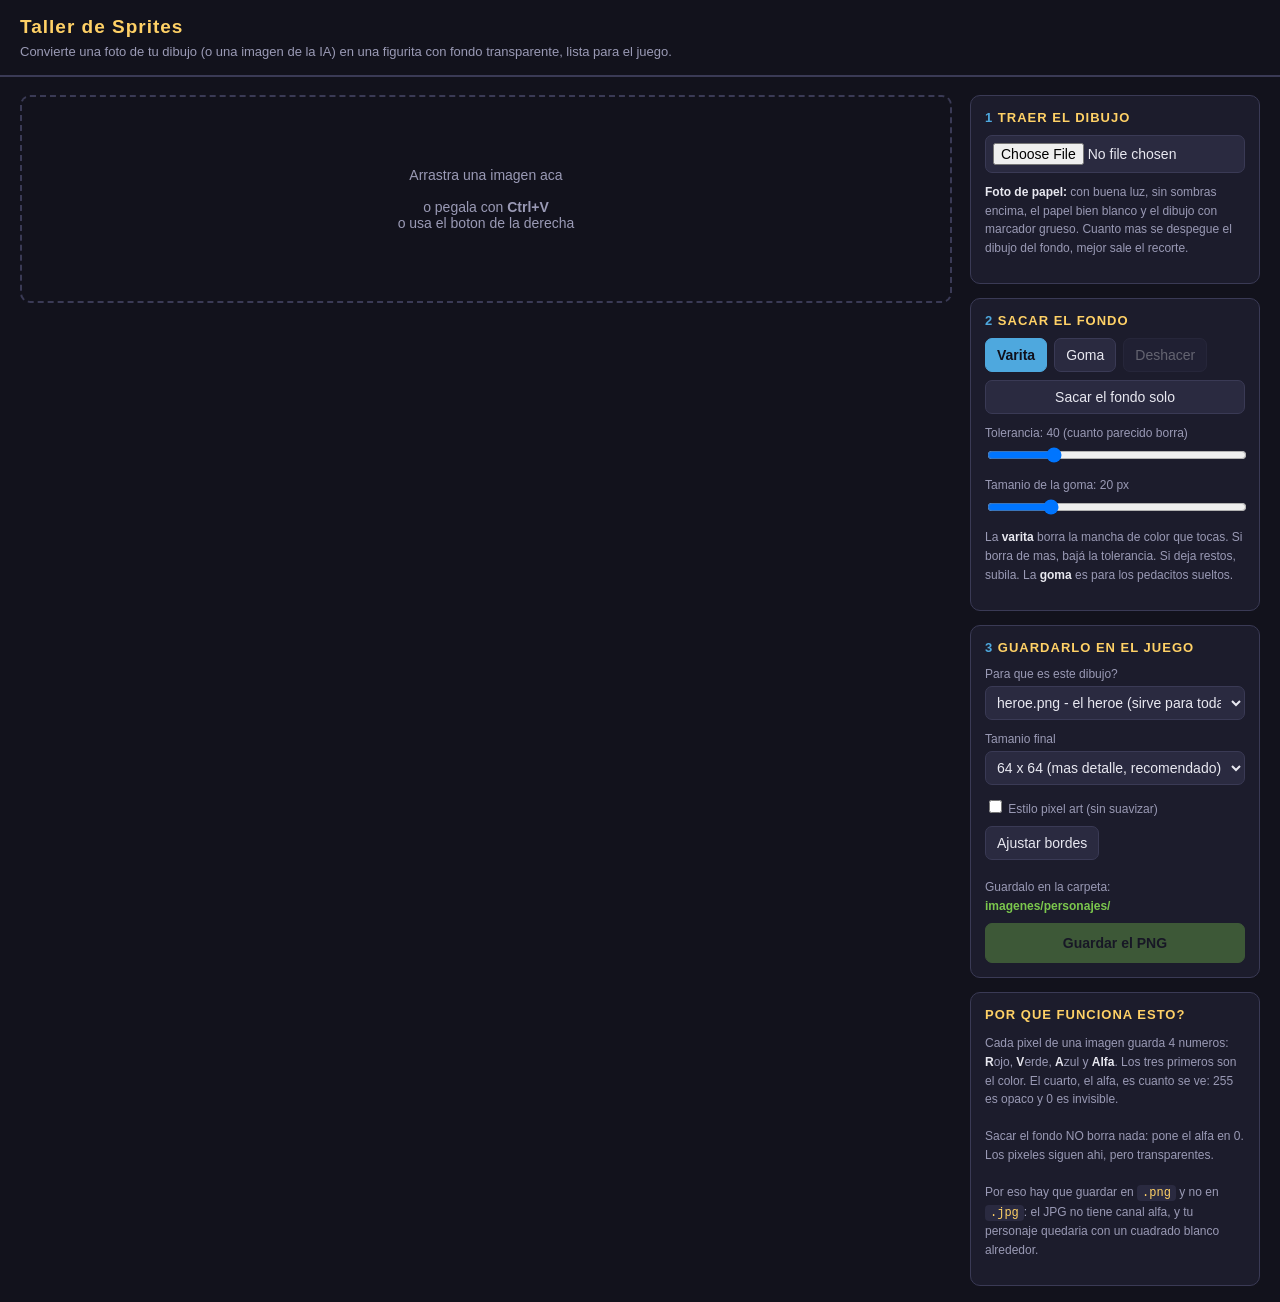
==== taller/recortar.html @ 9ac7eb18 "La Casa de BorBor: aventura 2D para aprender a programar Un juego de aventura visto desde arriba, co" ====
<!DOCTYPE html>
<html lang="es">
<head>
<meta charset="utf-8">
<meta name="viewport" content="width=device-width, initial-scale=1">
<title>Taller de Sprites</title>
<style>
  :root {
    --fondo: #12121c; --panel: #1c1c2c; --borde: #3a3a55;
    --texto: #e8e8f0; --suave: #9a9ab5; --oro: #ffd166; --verde: #7bc74d; --azul: #4ea8de;
  }
  * { box-sizing: border-box; }
  body {
    margin: 0; background: var(--fondo); color: var(--texto);
    font-family: "Trebuchet MS", Verdana, sans-serif; font-size: 14px;
  }
  header { padding: 16px 20px; border-bottom: 2px solid var(--borde); }
  h1 { margin: 0; font-size: 19px; color: var(--oro); letter-spacing: 1px; }
  header p { margin: 6px 0 0; color: var(--suave); font-size: 13px; }

  #todo { display: flex; gap: 18px; padding: 18px 20px; flex-wrap: wrap; align-items: flex-start; }
  .panel {
    background: var(--panel); border: 1px solid var(--borde);
    border-radius: 10px; padding: 14px;
  }
  .panel h2 {
    margin: 0 0 10px; font-size: 13px; color: var(--oro);
    text-transform: uppercase; letter-spacing: 1px;
  }
  .paso { color: var(--azul); font-weight: bold; }

  #zonaLienzo { flex: 1 1 480px; min-width: 340px; text-align: center; }

  /* El cuadriculado gris es la forma clasica de mostrar "aca no hay nada".
     Photoshop, GIMP, Figma: todos usan el mismo damero. */
  #lienzo {
    max-width: 100%; border-radius: 8px; cursor: crosshair;
    background-color: #2a2a3a;
    background-image:
      linear-gradient(45deg, #22222e 25%, transparent 25%),
      linear-gradient(-45deg, #22222e 25%, transparent 25%),
      linear-gradient(45deg, transparent 75%, #22222e 75%),
      linear-gradient(-45deg, transparent 75%, #22222e 75%);
    background-size: 16px 16px;
    background-position: 0 0, 0 8px, 8px -8px, -8px 0;
  }
  #vacio { padding: 70px 20px; color: var(--suave); border: 2px dashed var(--borde); border-radius: 10px; }

  .lateral { flex: 0 0 290px; display: flex; flex-direction: column; gap: 14px; }

  button {
    font: inherit; cursor: pointer; border-radius: 7px;
    border: 1px solid var(--borde); background: #2a2a40; color: var(--texto);
    padding: 8px 11px;
  }
  button:hover:not(:disabled) { background: #363653; }
  button:disabled { opacity: .35; cursor: not-allowed; }
  button.activo { background: var(--azul); border-color: var(--azul); color: #10101a; font-weight: bold; }
  button.principal { background: var(--verde); border-color: var(--verde); color: #10101a; font-weight: bold; width: 100%; padding: 11px; }
  .fila { display: flex; gap: 7px; flex-wrap: wrap; }
  label { display: block; margin: 12px 0 5px; color: var(--suave); font-size: 12px; }
  input[type=range] { width: 100%; }
  select, input[type=text], input[type=file] { width: 100%; padding: 7px; border-radius: 7px; border: 1px solid var(--borde); background: #2a2a40; color: var(--texto); font: inherit; }

  #previa { display: flex; gap: 14px; align-items: flex-end; justify-content: center; margin-top: 6px; }
  #previa canvas { border-radius: 6px; image-rendering: pixelated; }
  .rotulo { font-size: 11px; color: var(--suave); text-align: center; margin-top: 4px; }

  .ayuda { font-size: 12px; color: var(--suave); line-height: 1.55; }
  .ayuda b { color: var(--texto); }
  code { background: #2a2a40; padding: 1px 5px; border-radius: 4px; color: var(--oro); font-size: 12px; }
  #destino { color: var(--verde); font-weight: bold; }
</style>
</head>
<body>

<header>
  <h1>Taller de Sprites</h1>
  <p>Convierte una foto de tu dibujo (o una imagen de la IA) en una figurita con fondo transparente, lista para el juego.</p>
</header>

<div id="todo">

  <!-- ============ EL LIENZO ============ -->
  <div id="zonaLienzo">
    <div id="vacio">
      Arrastra una imagen aca<br><br>
      o pegala con <b>Ctrl+V</b><br>
      o usa el boton de la derecha
    </div>
    <canvas id="lienzo" hidden></canvas>
    <div class="rotulo" id="pista"></div>
  </div>

  <!-- ============ LOS CONTROLES ============ -->
  <div class="lateral">

    <div class="panel">
      <h2><span class="paso">1</span> Traer el dibujo</h2>
      <input type="file" id="archivo" accept="image/*">
      <p class="ayuda" style="margin-top:10px">
        <b>Foto de papel:</b> con buena luz, sin sombras encima, el papel bien blanco
        y el dibujo con marcador grueso. Cuanto mas se despegue el dibujo del fondo,
        mejor sale el recorte.
      </p>
    </div>

    <div class="panel">
      <h2><span class="paso">2</span> Sacar el fondo</h2>
      <div class="fila">
        <button id="btnVarita" class="activo">Varita</button>
        <button id="btnGoma">Goma</button>
        <button id="btnDeshacer" disabled>Deshacer</button>
      </div>
      <button id="btnAuto" style="width:100%; margin-top:8px">Sacar el fondo solo</button>

      <label>Tolerancia: <span id="valTol">40</span>
        <span style="color:var(--suave)"> (cuanto parecido borra)</span></label>
      <input type="range" id="tolerancia" min="5" max="150" value="40">

      <label>Tamanio de la goma: <span id="valGoma">20</span> px</label>
      <input type="range" id="goma" min="5" max="70" value="20">

      <p class="ayuda" style="margin-top:10px">
        La <b>varita</b> borra la mancha de color que tocas.
        Si borra de mas, bajá la tolerancia. Si deja restos, subila.
        La <b>goma</b> es para los pedacitos sueltos.
      </p>
    </div>

    <div class="panel">
      <h2><span class="paso">3</span> Guardarlo en el juego</h2>

      <label>Para que es este dibujo?</label>
      <select id="nombre"></select>

      <div id="zonaNuevo" hidden>
        <label>Como se va a llamar? (sin espacios ni acentos)</label>
        <input type="text" id="nuevoNombre" placeholder="garrote">
        <label>En que carpeta va</label>
        <select id="nuevaCarpeta">
          <option value="imagenes/objetos/">objetos (cosas que se juntan)</option>
          <option value="imagenes/personajes/">personajes</option>
          <option value="imagenes/enemigos/">enemigos</option>
          <option value="imagenes/suelo/">suelo (piso y paredes)</option>
        </select>
        <p class="ayuda" id="pistaNuevo"></p>
      </div>

      <label>Tamanio final</label>
      <select id="tamanio">
        <option value="32">32 x 32 (una casilla, lo normal)</option>
        <option value="64" selected>64 x 64 (mas detalle, recomendado)</option>
        <option value="96">96 x 96 (mucho detalle)</option>
      </select>

      <label style="margin-top:12px">
        <input type="checkbox" id="pixelado"> Estilo pixel art (sin suavizar)
      </label>

      <div class="fila" style="margin-top:10px">
        <button id="btnRecortar">Ajustar bordes</button>
      </div>

      <div id="previa"></div>

      <p class="ayuda" style="margin:12px 0 8px">
        Guardalo en la carpeta:<br><span id="destino">imagenes/personajes/</span>
      </p>
      <button id="btnGuardar" class="principal" disabled>Guardar el PNG</button>
    </div>

    <div class="panel">
      <h2>Por que funciona esto?</h2>
      <p class="ayuda">
        Cada pixel de una imagen guarda 4 numeros: <b>R</b>ojo, <b>V</b>erde,
        <b>A</b>zul y <b>Alfa</b>. Los tres primeros son el color.
        El cuarto, el alfa, es cuanto se ve: 255 es opaco y 0 es invisible.
        <br><br>
        Sacar el fondo NO borra nada: pone el alfa en 0.
        Los pixeles siguen ahi, pero transparentes.
        <br><br>
        Por eso hay que guardar en <code>.png</code> y no en <code>.jpg</code>:
        el JPG no tiene canal alfa, y tu personaje quedaria con un cuadrado
        blanco alrededor.
      </p>
    </div>

  </div>
</div>

<script>
/* ============================================================
   EL TALLER POR DENTRO
   ============================================================
   Tres lienzos (canvas) trabajando juntos:

     lienzo  -> el grande donde editas
     fuente  -> una copia sin tocar, por si queres empezar de nuevo
     final   -> el chiquito que se guarda

   Es el mismo truco que usan los programas de dibujo de verdad.
   ============================================================ */

const LIENZO_MAX = 820;   // si la foto es gigante, la achicamos para trabajar comodos

const NOMBRES = [
  ["Personajes", [
    ["heroe",        "imagenes/personajes/", "el heroe (sirve para todas las direcciones)"],
    ["heroe-abajo",  "imagenes/personajes/", "el heroe visto de frente"],
    ["heroe-arriba", "imagenes/personajes/", "el heroe visto de espaldas"],
    ["heroe-izq",    "imagenes/personajes/", "el heroe mirando a la izquierda"],
    ["heroe-der",    "imagenes/personajes/", "el heroe mirando a la derecha"],
  ]],
  ["Animacion del heroe (opcional)", [
    ["heroe-1", "imagenes/personajes/", "paso 1: un pie adelante"],
    ["heroe-2", "imagenes/personajes/", "paso 2: el otro pie adelante"],
    ["heroe-3", "imagenes/personajes/", "paso 3 (si queres uno mas)"],
  ]],
  ["Enemigos", [
    ["baboso", "imagenes/enemigos/", "el enemigo lento"],
    ["sombra", "imagenes/enemigos/", "el enemigo que te persigue"],
  ]],
  ["Objetos", [
    ["moneda",  "imagenes/objetos/", ""],
    ["llave",   "imagenes/objetos/", ""],
    ["cofre",   "imagenes/objetos/", ""],
    ["corazon", "imagenes/objetos/", ""],
    ["garrote", "imagenes/objetos/", "el arma de BorBor"],
  ]],
  ["Piso y paredes", [
    ["pasto",  "imagenes/suelo/", "se repite en todo el mapa"],
    ["flores", "imagenes/suelo/", ""],
    ["camino", "imagenes/suelo/", ""],
    ["piedra", "imagenes/suelo/", "las paredes"],
    ["arbol",  "imagenes/suelo/", ""],
    ["agua",   "imagenes/suelo/", ""],
    ["puerta", "imagenes/suelo/", "la que se abre con llave"],
    ["portal", "imagenes/suelo/", "lleva al mapa siguiente"],
    ["meta",   "imagenes/suelo/", "el final del juego"],
  ]],
];

const $ = (id) => document.getElementById(id);

const lienzo = $("lienzo");
const ctx = lienzo.getContext("2d", { willReadFrequently: true });

let fuente = null;        // la imagen original, intacta
let historial = [];       // para deshacer
let herramienta = "varita";
let pintando = false;

/* ---------- armar el menu de nombres ---------- */
for (const [grupo, items] of NOMBRES) {
  const og = document.createElement("optgroup");
  og.label = grupo;
  for (const [nombre, carpeta, nota] of items) {
    const op = document.createElement("option");
    op.value = nombre;
    op.dataset.carpeta = carpeta;
    op.textContent = (nombre === "__nuevo__" ? "Otro... " : nombre + ".png")
                     + (nota ? "  -  " + nota : "");
    og.appendChild(op);
  }
  $("nombre").appendChild(og);
}
/* Limpia un nombre para que sea un nombre de archivo valido.
   "Garrote Mágico!" -> "garrote-magico"

   Por que tanto trabajo? Porque los espacios, los acentos y los
   simbolos raros rompen las direcciones de los archivos. Es la
   misma razon por la que las direcciones de internet no tienen
   espacios. Esto se llama "sanitizar" un texto. */
function limpiarNombre(texto) {
  return texto
    .toLowerCase()
    .normalize("NFD")                    // separa la letra de su acento: á -> a + ´
    .replace(/[\u0300-\u036f]/g, "")    // y tira los acentos sueltos
    .replace(/[^a-z0-9]+/g, "-")         // todo lo raro se vuelve un guion
    .replace(/^-+|-+$/g, "");            // sin guiones al principio ni al final
}

const esInventado = () => $("nombre").value === "__nuevo__";

function nombreElegido() {
  return esInventado()
    ? (limpiarNombre($("nuevoNombre").value) || "sin-nombre")
    : $("nombre").value;
}

function carpetaElegida() {
  return esInventado()
    ? $("nuevaCarpeta").value
    : $("nombre").selectedOptions[0].dataset.carpeta;
}

const actualizarDestino = () => {
  $("zonaNuevo").hidden = !esInventado();
  $("destino").textContent = carpetaElegida();

  if (esInventado()) {
    const n = nombreElegido();
    // Un nombre nuevo no lo conoce nadie todavia: hay que anotarlo
    // en la lista de js/sprites.js para que el juego lo busque.
    $("pistaNuevo").innerHTML =
      "Se va a guardar como <b>" + n + ".png</b>.<br><br>" +
      "Ojo: un dibujo nuevo el juego todavia no lo conoce. " +
      "Agregá esta línea a la lista de <code>js/sprites.js</code>:<br><br>" +
      '<code>"' + n + '": "' + carpetaElegida() + n + '.png",</code>';
  }
};

$("nombre").addEventListener("change", actualizarDestino);
$("nuevoNombre").addEventListener("input", actualizarDestino);
$("nuevaCarpeta").addEventListener("change", actualizarDestino);
actualizarDestino();


/* ============================================================
   1. TRAER LA IMAGEN
   ============================================================ */

/* Usamos readAsDataURL y no una URL de archivo a proposito:
   el navegador es muy desconfiado y no te deja LEER los pixeles
   de una imagen que viene "de afuera" (por seguridad, se llama
   tainted canvas). Con data URL la imagen viaja adentro de la
   propia pagina, asi que si nos deja. */
function abrirArchivo(file) {
  if (!file || !file.type.startsWith("image/")) return;
  const lector = new FileReader();
  lector.onload = (e) => cargarImagen(e.target.result);
  lector.readAsDataURL(file);
}

function cargarImagen(src) {
  const img = new Image();
  img.onload = () => {
    // Achicamos si es una foto enorme del celular (4000 px o mas)
    const escala = Math.min(1, LIENZO_MAX / Math.max(img.width, img.height));
    lienzo.width  = Math.round(img.width  * escala);
    lienzo.height = Math.round(img.height * escala);

    ctx.clearRect(0, 0, lienzo.width, lienzo.height);
    ctx.drawImage(img, 0, 0, lienzo.width, lienzo.height);

    fuente = ctx.getImageData(0, 0, lienzo.width, lienzo.height);
    historial = [];

    $("vacio").hidden = true;
    lienzo.hidden = false;
    $("btnGuardar").disabled = false;
    $("pista").textContent = "Toca el fondo con la varita para borrarlo";

    refrescarPrevia();
  };
  img.src = src;
}

$("archivo").addEventListener("change", (e) => abrirArchivo(e.target.files[0]));

// Arrastrar y soltar
document.addEventListener("dragover", (e) => e.preventDefault());
document.addEventListener("drop", (e) => {
  e.preventDefault();
  abrirArchivo(e.dataTransfer.files[0]);
});

// Pegar con Ctrl+V (ideal para imagenes hechas con IA)
document.addEventListener("paste", (e) => {
  for (const item of e.clipboardData.items) {
    if (item.type.startsWith("image/")) abrirArchivo(item.getAsFile());
  }
});


/* ============================================================
   2. BORRAR EL FONDO
   ============================================================ */

function guardarEnHistorial() {
  historial.push(ctx.getImageData(0, 0, lienzo.width, lienzo.height));
  if (historial.length > 12) historial.shift();   // no guardamos infinitos
  $("btnDeshacer").disabled = false;
}

/* ------------------------------------------------------------
   LA VARITA MAGICA (relleno por difusion / flood fill)
   ------------------------------------------------------------
   Es como volcar pintura: empieza en el pixel que tocaste y se
   va desparramando a los vecinos MIENTRAS sean de un color
   parecido. Cuando llega al borde negro del dibujo, se frena.

   Se usa una PILA de pixeles pendientes: saco uno, lo borro,
   y meto sus 4 vecinos. Repito hasta que la pila quede vacia.
   Este mismo algoritmo resuelve el Buscaminas y el Candy Crush.
------------------------------------------------------------ */
function varita(px, py, tolerancia) {
  const W = lienzo.width, H = lienzo.height;
  const imagen = ctx.getImageData(0, 0, W, H);
  const d = imagen.data;

  const inicio = (py * W + px) * 4;
  if (d[inicio + 3] === 0) return;           // ya era transparente

  const r0 = d[inicio], g0 = d[inicio + 1], b0 = d[inicio + 2];
  const limite = tolerancia * 3;

  const visitado = new Uint8Array(W * H);
  const pila = [px, py];

  while (pila.length) {
    const y = pila.pop(), x = pila.pop();
    if (x < 0 || y < 0 || x >= W || y >= H) continue;

    const p = y * W + x;
    if (visitado[p]) continue;
    visitado[p] = 1;

    const i = p * 4;
    if (d[i + 3] === 0) continue;

    // "Que tan distinto es este color del que toque?"
    const distancia = Math.abs(d[i] - r0) + Math.abs(d[i+1] - g0) + Math.abs(d[i+2] - b0);
    if (distancia > limite) continue;        // muy distinto: no lo borro

    d[i + 3] = 0;                            // ALFA = 0 -> invisible

    pila.push(x + 1, y, x - 1, y, x, y + 1, x, y - 1);
  }

  ctx.putImageData(imagen, 0, 0);
}

// Toca las 4 esquinas: casi siempre las esquinas son fondo
function sacarFondoSolo() {
  if (!fuente) return;
  guardarEnHistorial();
  const tol = +$("tolerancia").value;
  const W = lienzo.width - 1, H = lienzo.height - 1;
  for (const [x, y] of [[0,0], [W,0], [0,H], [W,H], [Math.floor(W/2),0], [Math.floor(W/2),H]]) {
    varita(x, y, tol);
  }
  refrescarPrevia();
  $("pista").textContent = "Si quedaron restos, usa la goma. Si borro de mas, Deshacer y baja la tolerancia.";
}

function goma(x, y) {
  const radio = +$("goma").value / 2;
  ctx.save();
  // destination-out = "todo lo que dibuje, en vez de pintar, BORRA"
  ctx.globalCompositeOperation = "destination-out";
  ctx.beginPath();
  ctx.arc(x, y, radio, 0, Math.PI * 2);
  ctx.fill();
  ctx.restore();
}

// Traduce el click de la pantalla a pixeles reales del lienzo.
// Hace falta porque el CSS puede estar mostrandolo mas chico.
function posicion(e) {
  const caja = lienzo.getBoundingClientRect();
  const punto = e.touches ? e.touches[0] : e;
  return {
    x: Math.floor((punto.clientX - caja.left) * (lienzo.width  / caja.width)),
    y: Math.floor((punto.clientY - caja.top)  * (lienzo.height / caja.height)),
  };
}

lienzo.addEventListener("pointerdown", (e) => {
  if (!fuente) return;
  const { x, y } = posicion(e);
  guardarEnHistorial();

  if (herramienta === "varita") {
    varita(x, y, +$("tolerancia").value);
    refrescarPrevia();
  } else {
    pintando = true;
    goma(x, y);
  }
});

lienzo.addEventListener("pointermove", (e) => {
  if (!pintando) return;
  const { x, y } = posicion(e);
  goma(x, y);
});

window.addEventListener("pointerup", () => {
  if (pintando) { pintando = false; refrescarPrevia(); }
});

$("btnVarita").onclick = () => elegirHerramienta("varita");
$("btnGoma").onclick   = () => elegirHerramienta("goma");

function elegirHerramienta(cual) {
  herramienta = cual;
  $("btnVarita").classList.toggle("activo", cual === "varita");
  $("btnGoma").classList.toggle("activo", cual === "goma");
  lienzo.style.cursor = cual === "varita" ? "crosshair" : "cell";
}

$("btnDeshacer").onclick = () => {
  const anterior = historial.pop();
  if (!anterior) return;
  ctx.putImageData(anterior, 0, 0);
  $("btnDeshacer").disabled = historial.length === 0;
  refrescarPrevia();
};

$("btnAuto").onclick = sacarFondoSolo;

$("tolerancia").oninput = (e) => $("valTol").textContent = e.target.value;
$("goma").oninput       = (e) => $("valGoma").textContent = e.target.value;


/* ============================================================
   3. RECORTAR Y GUARDAR
   ============================================================ */

/* Busca el rectangulo mas chico que contiene TODO lo que no es
   transparente. Sin esto, tu dibujo quedaria chiquito y perdido
   en el medio de un montón de aire vacio. */
function bordesDelDibujo() {
  const W = lienzo.width, H = lienzo.height;
  const d = ctx.getImageData(0, 0, W, H).data;

  let x1 = W, y1 = H, x2 = -1, y2 = -1;

  for (let y = 0; y < H; y++) {
    for (let x = 0; x < W; x++) {
      if (d[(y * W + x) * 4 + 3] > 12) {      // 12 = ignorar restos casi invisibles
        if (x < x1) x1 = x;
        if (x > x2) x2 = x;
        if (y < y1) y1 = y;
        if (y > y2) y2 = y;
      }
    }
  }
  if (x2 < 0) return null;                    // esta todo vacio
  return { x: x1, y: y1, w: x2 - x1 + 1, h: y2 - y1 + 1 };
}

$("btnRecortar").onclick = () => {
  const b = bordesDelDibujo();
  if (!b) return;
  guardarEnHistorial();

  const recorte = ctx.getImageData(b.x, b.y, b.w, b.h);
  lienzo.width = b.w;
  lienzo.height = b.h;
  ctx.putImageData(recorte, 0, 0);

  refrescarPrevia();
  $("pista").textContent = "Bordes ajustados: " + b.w + " x " + b.h + " px";
};

/* Arma el PNG final: cuadrado, con el dibujo centrado y
   sin deformarlo (respetando la proporcion). */
function armarFinal() {
  const lado = +$("tamanio").value;
  const b = bordesDelDibujo() || { x: 0, y: 0, w: lienzo.width, h: lienzo.height };

  const final = document.createElement("canvas");
  final.width = final.height = lado;
  const fctx = final.getContext("2d");
  fctx.imageSmoothingEnabled = !$("pixelado").checked;

  // La escala mas chica de las dos: asi entra entero y no se deforma
  const escala = Math.min(lado / b.w, lado / b.h);
  const w = Math.round(b.w * escala);
  const h = Math.round(b.h * escala);

  fctx.drawImage(lienzo, b.x, b.y, b.w, b.h,
                 Math.round((lado - w) / 2), Math.round((lado - h) / 2), w, h);
  return final;
}

function refrescarPrevia() {
  if (!fuente) return;
  const final = armarFinal();
  const caja = $("previa");
  caja.innerHTML = "";

  // Previa grande, en damero
  const grande = document.createElement("canvas");
  grande.width = grande.height = 96;
  const g = grande.getContext("2d");
  g.imageSmoothingEnabled = false;
  g.fillStyle = "#2a2a3a"; g.fillRect(0, 0, 96, 96);
  g.fillStyle = "#22222e";
  for (let y = 0; y < 96; y += 12) for (let x = 0; x < 96; x += 12)
    if (((x + y) / 12) % 2 === 0) g.fillRect(x, y, 12, 12);
  g.drawImage(final, 0, 0, 96, 96);

  // Previa "como se ve en el juego": arriba del pasto, tamanio real
  const enJuego = document.createElement("canvas");
  enJuego.width = enJuego.height = 96;
  const j = enJuego.getContext("2d");
  j.imageSmoothingEnabled = false;
  j.fillStyle = "#4c9a3f"; j.fillRect(0, 0, 96, 96);
  j.drawImage(final, 16, 16, 64, 64);

  for (const [cv, texto] of [[grande, "el dibujo solo"], [enJuego, "en el juego"]]) {
    const div = document.createElement("div");
    div.appendChild(cv);
    const r = document.createElement("div");
    r.className = "rotulo";
    r.textContent = texto;
    div.appendChild(r);
    caja.appendChild(div);
  }
}

["tamanio", "pixelado"].forEach(id => $(id).addEventListener("change", refrescarPrevia));

$("btnGuardar").onclick = () => {
  const final = armarFinal();
  const nombre = nombreElegido() + ".png";

  // toBlob + un link invisible = la forma estandar de bajar un archivo
  final.toBlob((blob) => {
    const a = document.createElement("a");
    a.href = URL.createObjectURL(blob);
    a.download = nombre;
    a.click();
    URL.revokeObjectURL(a.href);

    $("pista").textContent =
      "Guardado como " + nombre + "! Ahora movelo a la carpeta " +
      carpetaElegida() + " y apreta F5 en el juego.";
  }, "image/png");
};
</script>
</body>
</html>
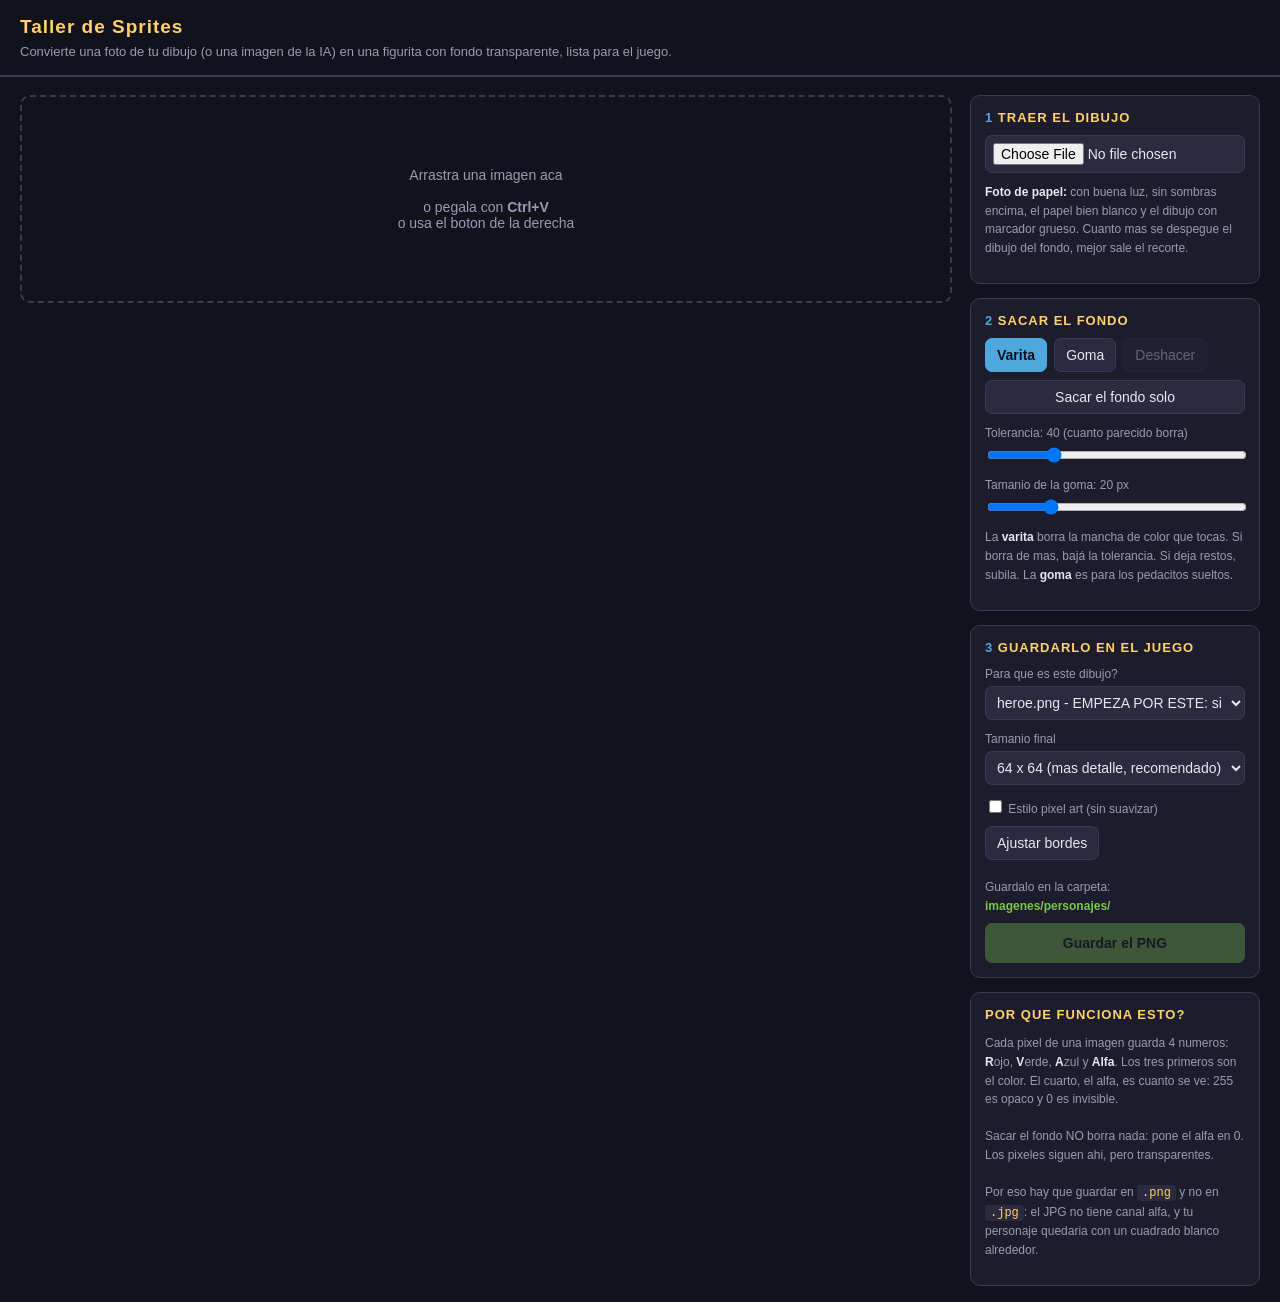
==== commit 338d5459: "El taller lee la lista de dibujos del juego en vez de copiarla Chispa no aparecia en el menu del tal" ====
--- a/taller/recortar.html
+++ b/taller/recortar.html
@@ -189,6 +189,10 @@
   </div>
 </div>
 
+<!-- El taller lee la MISMA lista que usa el juego.
+     Asi es imposible que se desincronicen. -->
+<script src="../js/sprites.js"></script>
+
 <script>
 /* ============================================================
    EL TALLER POR DENTRO
@@ -204,42 +208,94 @@
 
 const LIENZO_MAX = 820;   // si la foto es gigante, la achicamos para trabajar comodos
 
-const NOMBRES = [
-  ["Personajes", [
-    ["heroe",        "imagenes/personajes/", "el heroe (sirve para todas las direcciones)"],
-    ["heroe-abajo",  "imagenes/personajes/", "el heroe visto de frente"],
-    ["heroe-arriba", "imagenes/personajes/", "el heroe visto de espaldas"],
-    ["heroe-izq",    "imagenes/personajes/", "el heroe mirando a la izquierda"],
-    ["heroe-der",    "imagenes/personajes/", "el heroe mirando a la derecha"],
-  ]],
-  ["Animacion del heroe (opcional)", [
-    ["heroe-1", "imagenes/personajes/", "paso 1: un pie adelante"],
-    ["heroe-2", "imagenes/personajes/", "paso 2: el otro pie adelante"],
-    ["heroe-3", "imagenes/personajes/", "paso 3 (si queres uno mas)"],
-  ]],
-  ["Enemigos", [
-    ["baboso", "imagenes/enemigos/", "el enemigo lento"],
-    ["sombra", "imagenes/enemigos/", "el enemigo que te persigue"],
-  ]],
-  ["Objetos", [
-    ["moneda",  "imagenes/objetos/", ""],
-    ["llave",   "imagenes/objetos/", ""],
-    ["cofre",   "imagenes/objetos/", ""],
-    ["corazon", "imagenes/objetos/", ""],
-    ["garrote", "imagenes/objetos/", "el arma de BorBor"],
-  ]],
-  ["Piso y paredes", [
-    ["pasto",  "imagenes/suelo/", "se repite en todo el mapa"],
-    ["flores", "imagenes/suelo/", ""],
-    ["camino", "imagenes/suelo/", ""],
-    ["piedra", "imagenes/suelo/", "las paredes"],
-    ["arbol",  "imagenes/suelo/", ""],
-    ["agua",   "imagenes/suelo/", ""],
-    ["puerta", "imagenes/suelo/", "la que se abre con llave"],
-    ["portal", "imagenes/suelo/", "lleva al mapa siguiente"],
-    ["meta",   "imagenes/suelo/", "el final del juego"],
-  ]],
+/* ------------------------------------------------------------
+   UNA SOLA FUENTE DE VERDAD
+   ------------------------------------------------------------
+   Antes esta lista estaba escrita DOS VECES: una en js/sprites.js
+   (la que usa el juego) y otra aca (la que ves en el menu).
+
+   Y paso lo que siempre pasa: agregamos a Chispa al juego,
+   nos olvidamos de agregarla aca, y el taller no la ofrecia.
+
+   Eso tiene nombre: se llama DUPLICAR INFORMACION, y es una de
+   las formas mas comunes de meter bugs. Dos copias de lo mismo
+   SIEMPRE terminan diciendo cosas distintas. Es cuestion de tiempo.
+
+   La solucion no es "acordarse de actualizar las dos". La solucion
+   es que haya UNA SOLA. Ahora el taller lee js/sprites.js y arma
+   el menu solo. Si maniana agregas un dibujo nuevo al juego,
+   aparece aca sin que toques este archivo.
+------------------------------------------------------------ */
+
+// Solo los textos de ayuda. Los NOMBRES salen del juego.
+const DESCRIPCIONES = {
+  "heroe":        "EMPEZA POR ESTE: sirve para todas las direcciones",
+  "heroe-abajo":  "el heroe visto de frente",
+  "heroe-arriba": "el heroe visto de espaldas",
+  "heroe-izq":    "el heroe mirando a la izquierda",
+  "heroe-der":    "el heroe mirando a la derecha",
+  "amigo":        "Chispa, el robot que te acompania",
+  "baboso":       "el enemigo lento",
+  "sombra":       "el enemigo que te persigue",
+  "garrote":      "el arma de BorBor",
+  "pasto":        "se repite en todo el mapa: que sea tileable!",
+  "piedra":       "las paredes",
+  "puerta":       "la que se abre con llave",
+  "portal":       "lleva al mapa siguiente",
+  "meta":         "el final del juego",
+};
+
+const CARPETAS = [
+  ["imagenes/personajes/", "Personajes"],
+  ["imagenes/enemigos/",   "Enemigos"],
+  ["imagenes/objetos/",    "Objetos"],
+  ["imagenes/suelo/",      "Piso y paredes"],
 ];
+
+const CUADROS_DE_ANIMACION = ["Animacion del heroe (opcional)", [
+  ["heroe-1", "imagenes/personajes/", "paso 1: un pie adelante"],
+  ["heroe-2", "imagenes/personajes/", "paso 2: el otro pie adelante"],
+  ["heroe-3", "imagenes/personajes/", "paso 3 (si queres uno mas)"],
+]];
+
+function armarNombres() {
+  // Si por algun motivo no se pudo leer js/sprites.js, avisamos
+  // en vez de mostrar un menu vacio sin explicacion.
+  if (typeof Sprites === "undefined") {
+    alert("No pude leer js/sprites.js.\n\n" +
+          "El taller tiene que estar adentro de la carpeta taller/ del juego.");
+    return [CUADROS_DE_ANIMACION];
+  }
+
+  const grupos = [];
+
+  for (const [carpeta, titulo] of CARPETAS) {
+    const items = [];
+
+    for (const nombre in Sprites.lista) {
+      const ruta = Sprites.lista[nombre];
+      // nos quedamos con la carpeta: todo lo que va antes de la ultima barra
+      const suCarpeta = ruta.slice(0, ruta.lastIndexOf("/") + 1);
+      if (suCarpeta !== carpeta) continue;
+
+      items.push([nombre, carpeta, DESCRIPCIONES[nombre] || ""]);
+    }
+
+    if (items.length) grupos.push([titulo, items]);
+  }
+
+  // los cuadros de animacion van justo despues de los personajes
+  grupos.splice(1, 0, CUADROS_DE_ANIMACION);
+
+  grupos.push(["Inventar algo nuevo", [
+    ["__nuevo__", "imagenes/objetos/", "ponerle el nombre que quieras"],
+  ]]);
+
+  return grupos;
+}
+
+const NOMBRES = armarNombres();
+
 
 const $ = (id) => document.getElementById(id);
 
